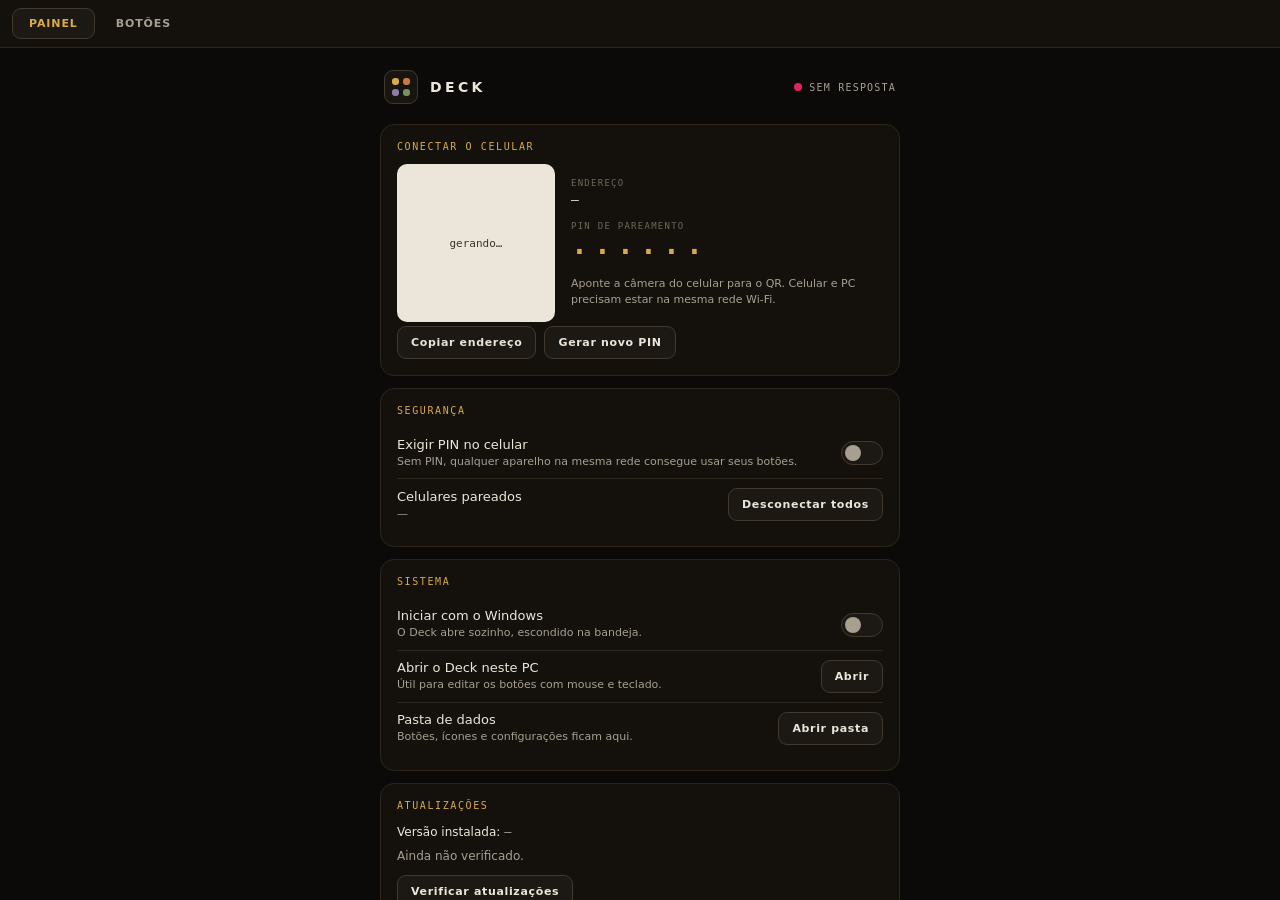
==== static/panel.html @ 190d648a "feat: adiciona servidor, bandeja e interface web com painel do PC" ====
<!DOCTYPE html>
<html lang="pt-BR">
<head>
<meta charset="UTF-8">
<meta name="viewport" content="width=device-width, initial-scale=1">
<meta name="theme-color" content="#0b0a09">
<title>Deck — painel</title>
<style>
  :root {
    --bg: #0b0a09; --panel: #14110d; --panel-2: #1c1813; --border: #2b251d; --border-2: #42382d;
    --text: #ece6da; --muted: #a79f90; --dim: #6f6858;
    --gold: #d9a94a; --wine: #3a1518; --rose: #e0245e; --ok: #7c8f5e;
    --mono: ui-monospace, "IBM Plex Mono", Consolas, monospace;
    --sans: "Space Grotesk", system-ui, -apple-system, "Segoe UI", sans-serif;
  }
  * { box-sizing: border-box; }
  html, body { margin: 0; background: var(--bg); color: var(--text); font-family: var(--sans); }
  body { height: 100vh; margin: 0; display: flex; flex-direction: column; overflow: hidden; }
  .tabs { display: flex; align-items: center; gap: 4px; padding: 8px 12px; background: var(--panel); border-bottom: 1px solid var(--border); flex-shrink: 0; }
  .tab { font: 600 11px var(--sans); letter-spacing: .08em; text-transform: uppercase; padding: 8px 16px; border-radius: 9px;
         border: 1px solid transparent; background: transparent; color: var(--muted); cursor: pointer; }
  .tab:hover { color: var(--text); }
  .tab.active { background: var(--panel-2); border-color: var(--border-2); color: var(--gold); }
  .tabs .spacer { flex: 1; }
  .tabs .tver { font: 10px var(--mono); color: var(--dim); letter-spacing: .08em; }
  .view { flex: 1; min-height: 0; }
  #viewPanel { overflow-y: auto; padding: 18px; display: flex; justify-content: center; }
  #viewDeck { display: none; }
  #viewDeck iframe { width: 100%; height: 100%; border: 0; display: block; background: var(--bg); }
  .wrap { width: 100%; max-width: 520px; display: flex; flex-direction: column; gap: 12px; }

  header { display: flex; align-items: center; gap: 12px; padding: 4px 4px 8px; }
  .mark { width: 34px; height: 34px; border-radius: 9px; background: #18140f; border: 1px solid var(--border-2);
          display: grid; grid-template-columns: 1fr 1fr; gap: 4px; padding: 7px; flex-shrink: 0; }
  .mark i { border-radius: 3px; }
  .mark i:nth-child(1) { background: #d9a94a; } .mark i:nth-child(2) { background: #c97b3f; }
  .mark i:nth-child(3) { background: #8d7fa3; } .mark i:nth-child(4) { background: #7c8f5e; }
  h1 { font-size: 14px; letter-spacing: .24em; margin: 0; }
  .status { margin-left: auto; display: flex; align-items: center; gap: 7px; font: 500 10px var(--mono);
            letter-spacing: .12em; color: var(--muted); text-transform: uppercase; }
  .dot { width: 8px; height: 8px; border-radius: 50%; background: var(--dim); }
  .dot.on { background: var(--ok); box-shadow: 0 0 8px #7c8f5e88; }
  .dot.off { background: var(--rose); }

  .card { background: var(--panel); border: 1px solid var(--border); border-radius: 14px; padding: 16px; }
  .card h2 { margin: 0 0 12px; font: 500 10px var(--mono); letter-spacing: .16em; text-transform: uppercase; color: var(--gold); }
  .row { display: flex; align-items: center; justify-content: space-between; gap: 12px; padding: 9px 0; }
  .row + .row { border-top: 1px solid var(--border); }
  .row .label { font-size: 13px; } .row .hint { font-size: 11px; color: var(--muted); margin-top: 2px; line-height: 1.4; }

  .connect { display: flex; gap: 16px; align-items: center; }
  .qr { width: 158px; height: 158px; flex-shrink: 0; background: var(--text); border-radius: 10px; padding: 9px; display: grid; place-items: center; }
  .qr img { width: 100%; height: 100%; display: block; }
  .qr .fallback { color: #3a3226; font: 11px var(--mono); text-align: center; }
  .info { min-width: 0; flex: 1; }
  .info small { display: block; font: 500 9px var(--mono); letter-spacing: .14em; text-transform: uppercase; color: var(--dim); margin-bottom: 4px; }
  .url { font: 500 13px var(--mono); color: var(--text); word-break: break-all; margin-bottom: 14px; }
  .pin { font: 600 28px var(--mono); letter-spacing: .22em; color: var(--gold); margin-bottom: 8px; }
  .muted { color: var(--muted); font-size: 11px; line-height: 1.45; }

  button.btn { font: 600 11px var(--sans); letter-spacing: .06em; padding: 9px 13px; border-radius: 9px; border: 1px solid var(--border-2);
               background: var(--panel-2); color: var(--text); cursor: pointer; }
  button.btn:hover { border-color: var(--gold); }
  button.btn:active { transform: translateY(1px); }
  button.btn:disabled { opacity: .45; cursor: default; border-color: var(--border-2); transform: none; }
  button.btn.primary { background: var(--gold); border-color: transparent; color: #2a1f08; }
  button.btn.danger:hover { border-color: var(--rose); color: var(--rose); }
  .btns { display: flex; gap: 8px; flex-wrap: wrap; margin-top: 4px; }

  .switch { position: relative; width: 42px; height: 24px; flex-shrink: 0; }
  .switch input { opacity: 0; width: 100%; height: 100%; margin: 0; position: absolute; cursor: pointer; z-index: 1; }
  .switch span { position: absolute; inset: 0; background: var(--panel-2); border: 1px solid var(--border-2); border-radius: 999px; transition: .15s; }
  .switch span::after { content: ""; position: absolute; width: 16px; height: 16px; top: 3px; left: 3px; border-radius: 50%; background: var(--muted); transition: .15s; }
  .switch input:checked + span { background: var(--wine); border-color: var(--gold); }
  .switch input:checked + span::after { transform: translateX(18px); background: var(--gold); }

  .upd { font-size: 12px; line-height: 1.5; }
  .upd .ver { font-family: var(--mono); color: var(--muted); }
  .upd .msg { margin: 6px 0 10px; color: var(--muted); }
  .upd .msg.good { color: var(--ok); } .upd .msg.bad { color: var(--rose); }
  a { color: var(--gold); }
  footer { text-align: center; font: 10px var(--mono); color: var(--dim); padding: 6px 0 2px; letter-spacing: .08em; }
  .toast { position: fixed; left: 50%; bottom: 18px; transform: translateX(-50%) translateY(20px); opacity: 0; transition: .2s;
           background: var(--panel-2); border: 1px solid var(--border-2); padding: 9px 14px; border-radius: 10px; font-size: 12px; pointer-events: none; }
  .toast.show { opacity: 1; transform: translateX(-50%); }
  @media (max-width: 440px) { .connect { flex-direction: column; align-items: stretch; } .qr { margin: 0 auto; } }
</style>
</head>
<body>
<nav class="tabs">
  <button class="tab active" id="tabPanel">Painel</button>
  <button class="tab" id="tabDeck">Botões</button>
  <span class="spacer"></span>
  <span class="tver" id="tabVer"></span>
</nav>
<div class="view" id="viewPanel">
<div class="wrap">
  <header>
    <div class="mark"><i></i><i></i><i></i><i></i></div>
    <h1>DECK</h1>
    <div class="status"><span class="dot" id="dot"></span><span id="statusText">conectando</span></div>
  </header>

  <section class="card">
    <h2>Conectar o celular</h2>
    <div class="connect">
      <div class="qr" id="qrBox"><div class="fallback">gerando…</div></div>
      <div class="info">
        <small>Endereço</small>
        <div class="url" id="url">—</div>
        <div id="pinBlock">
          <small>PIN de pareamento</small>
          <div class="pin" id="pin">······</div>
        </div>
        <div class="muted" id="connectHint">Aponte a câmera do celular para o QR. Celular e PC precisam estar na mesma rede Wi-Fi.</div>
      </div>
    </div>
    <div class="btns">
      <button class="btn" id="copyUrl">Copiar endereço</button>
      <button class="btn" id="newPin">Gerar novo PIN</button>
    </div>
  </section>

  <section class="card">
    <h2>Segurança</h2>
    <div class="row">
      <div><div class="label">Exigir PIN no celular</div>
      <div class="hint">Sem PIN, qualquer aparelho na mesma rede consegue usar seus botões.</div></div>
      <label class="switch"><input type="checkbox" id="pinRequired"><span></span></label>
    </div>
    <div class="row">
      <div><div class="label">Celulares pareados</div>
      <div class="hint" id="devicesHint">—</div></div>
      <button class="btn danger" id="revoke">Desconectar todos</button>
    </div>
  </section>

  <section class="card">
    <h2>Sistema</h2>
    <div class="row">
      <div><div class="label">Iniciar com o Windows</div>
      <div class="hint">O Deck abre sozinho, escondido na bandeja.</div></div>
      <label class="switch"><input type="checkbox" id="autostart"><span></span></label>
    </div>
    <div class="row">
      <div><div class="label">Abrir o Deck neste PC</div>
      <div class="hint">Útil para editar os botões com mouse e teclado.</div></div>
      <button class="btn" id="openDeck">Abrir</button>
    </div>
    <div class="row">
      <div><div class="label">Pasta de dados</div>
      <div class="hint">Botões, ícones e configurações ficam aqui.</div></div>
      <button class="btn" id="openData">Abrir pasta</button>
    </div>
  </section>

  <section class="card">
    <h2>Atualizações</h2>
    <div class="upd">
      <div>Versão instalada: <span class="ver" id="ver">—</span></div>
      <div class="msg" id="updMsg">Ainda não verificado.</div>
      <div class="btns">
        <button class="btn" id="check">Verificar atualizações</button>
        <button class="btn primary" id="apply" style="display:none">Atualizar agora</button>
      </div>
    </div>
  </section>

  <footer id="foot">DECK</footer>
</div>
</div>
<div class="view" id="viewDeck"></div>
<div class="toast" id="toast"></div>

<script>
const $ = (id) => document.getElementById(id);
let info = null, lastQrKey = "", busy = false;

function toast(msg) {
  const t = $("toast"); t.textContent = msg; t.classList.add("show");
  clearTimeout(toast._t); toast._t = setTimeout(() => t.classList.remove("show"), 2200);
}

async function api(path, body) {
  const opt = body === undefined ? {} : { method: "POST", headers: { "Content-Type": "application/json" }, body: JSON.stringify(body) };
  const res = await fetch(path, opt);
  let data = {}; try { data = await res.json(); } catch (e) {}
  if (!res.ok) throw Object.assign(new Error(data.error || data.detail || ("Erro " + res.status)), { data });
  return data;
}
const post = (path, body) => api(path, body === undefined ? {} : body);

function renderUpdate(u) {
  const msg = $("updMsg"), apply = $("apply");
  msg.className = "msg"; apply.style.display = "none";
  const link = u.release_url ? ` <a href="${u.release_url}" target="_blank" rel="noopener">Abrir página da versão</a>` : "";
  if (u.status === "checking") msg.textContent = "Verificando…";
  else if (u.status === "available") {
    if (u.asset_url && info.frozen) {
      msg.innerHTML = `Nova versão disponível: <b>${u.latest}</b>.`; msg.classList.add("good"); apply.style.display = "";
    } else {
      msg.innerHTML = `Nova versão <b>${u.latest}</b> disponível — baixe o instalador na página de Releases.${link}`;
    }
  } else if (u.status === "uptodate") { msg.textContent = "Você está na versão mais recente."; msg.classList.add("good"); }
  else if (u.status === "applying") msg.textContent = "Baixando e instalando…";
  else if (u.status === "applied") { msg.textContent = "Atualização instalada. Reiniciando o Deck…"; msg.classList.add("good"); }
  else if (u.status === "error") {
    msg.classList.add("bad");
    msg.innerHTML = (u.error || "Não foi possível verificar.") + (u.needs_reinstall ? link : "");
  }
}

function render(i) {
  info = i;
  $("dot").className = "dot on"; $("statusText").textContent = "no ar";
  $("url").textContent = i.url;
  $("pin").textContent = i.pin;
  $("pinBlock").style.display = i.pin_required ? "" : "none";
  $("connectHint").textContent = i.pin_required
    ? "Aponte a câmera do celular para o QR. Celular e PC precisam estar na mesma rede Wi-Fi."
    : "PIN desligado: o QR abre direto. Celular e PC precisam estar na mesma rede Wi-Fi.";
  $("pinRequired").checked = i.pin_required;
  $("devicesHint").textContent = i.devices === 0 ? "Nenhum celular pareado ainda."
    : i.devices === 1 ? "1 celular pareado." : `${i.devices} celulares pareados.`;
  $("revoke").disabled = i.devices === 0;
  $("autostart").checked = i.autostart;
  $("ver").textContent = i.version + (i.version !== i.bundled_version ? ` (base ${i.bundled_version})` : "");
  $("foot").textContent = `DECK ${i.version} · ${i.data_dir}`;
  $("tabVer").textContent = `v${i.version}`;
  renderUpdate(i.update);
  const key = `${i.url}|${i.pin}|${i.pin_required}`;
  if (key !== lastQrKey) {
    lastQrKey = key;
    const img = new Image();
    img.alt = "QR code para conectar o celular";
    img.onload = () => { $("qrBox").replaceChildren(img); };
    img.onerror = () => { $("qrBox").innerHTML = '<div class="fallback">QR indisponível.<br>Digite o endereço no celular.</div>'; };
    img.src = "/api/panel/qr.svg?k=" + encodeURIComponent(key);
  }
}

async function refresh() {
  if (busy) return;
  try { render(await api("/api/panel/info")); }
  catch (e) { $("dot").className = "dot off"; $("statusText").textContent = "sem resposta"; }
}

$("copyUrl").onclick = async () => {
  try { await navigator.clipboard.writeText(info.url); toast("Endereço copiado"); } catch (e) { toast(info.url); }
};
$("newPin").onclick = async () => { await post("/api/panel/pin/new"); await refresh(); toast("Novo PIN gerado"); };
$("pinRequired").onchange = async (e) => {
  if (!e.target.checked && !confirm("Sem PIN, qualquer aparelho na sua rede poderá usar os botões do Deck (atalhos, apps e scripts). Desligar mesmo assim?")) {
    e.target.checked = true; return;
  }
  await post("/api/panel/pin/required", { required: e.target.checked }); await refresh();
};
$("revoke").onclick = async () => {
  if (!confirm("Desconectar todos os celulares? Eles vão precisar do PIN novo para voltar.")) return;
  await post("/api/panel/devices/revoke"); await refresh(); toast("Celulares desconectados");
};
$("autostart").onchange = async (e) => {
  try { await post("/api/panel/autostart", { enabled: e.target.checked }); toast(e.target.checked ? "Vai iniciar com o Windows" : "Removido da inicialização"); }
  catch (err) { e.target.checked = !e.target.checked; toast(err.message); }
};
$("openDeck").onclick = () => post("/api/panel/open-deck");
$("openData").onclick = () => post("/api/panel/open-data").catch((e) => toast(e.message));

$("check").onclick = async () => {
  $("check").disabled = true; $("updMsg").className = "msg"; $("updMsg").textContent = "Verificando…";
  try { const u = await post("/api/panel/update/check"); info.update = u; renderUpdate(u); }
  catch (e) { $("updMsg").className = "msg bad"; $("updMsg").textContent = e.message; }
  $("check").disabled = false;
};
$("apply").onclick = async () => {
  busy = true; $("apply").disabled = true; $("check").disabled = true;
  $("updMsg").className = "msg"; $("updMsg").textContent = "Baixando e instalando…";
  try {
    await post("/api/panel/update/apply");
    $("updMsg").className = "msg good"; $("updMsg").textContent = "Atualização instalada. Reiniciando o Deck…";
    await post("/api/panel/restart");
    setTimeout(() => location.reload(), 9000);
  } catch (e) {
    busy = false; $("apply").disabled = false; $("check").disabled = false;
    $("updMsg").className = "msg bad"; $("updMsg").textContent = e.message;
  }
};

/* ---------- abas: Painel | Botões (editor do Deck, só nesta janela) ---------- */
function showTab(name) {
  const deck = name === "deck";
  $("tabPanel").classList.toggle("active", !deck);
  $("tabDeck").classList.toggle("active", deck);
  $("viewPanel").style.display = deck ? "none" : "flex";
  $("viewDeck").style.display = deck ? "block" : "none";
  if (deck && !$("viewDeck").firstChild) {
    const f = document.createElement("iframe");
    f.title = "Deck — botões"; f.src = "/?editor=1";
    $("viewDeck").appendChild(f);
  }
}
$("tabPanel").onclick = () => showTab("panel");
$("tabDeck").onclick = () => showTab("deck");

refresh();
setInterval(refresh, 5000);
</script>
</body>
</html>
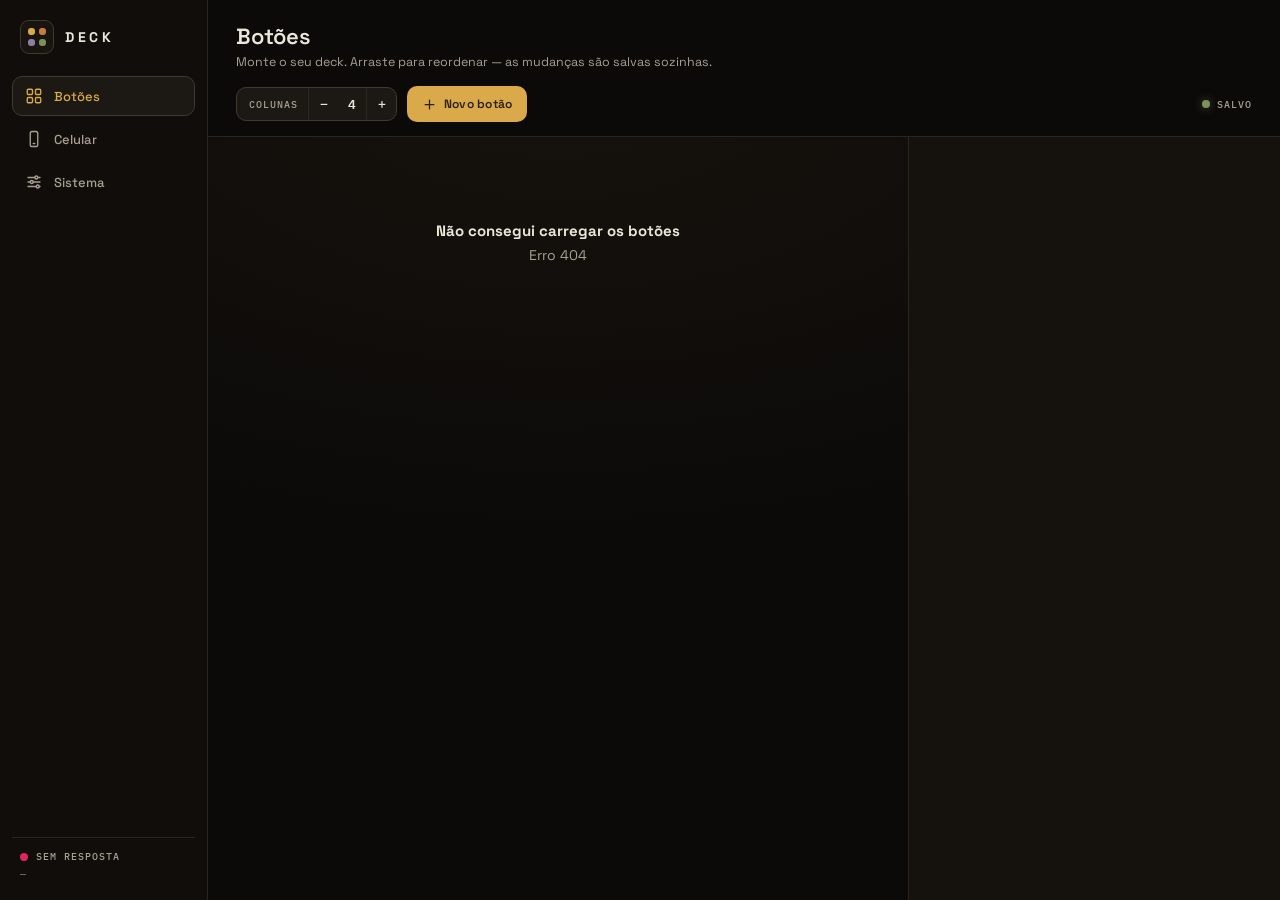
==== commit 1a5a646d: "imple[3~[estruturação do frontend" ====
--- a/static/panel.html
+++ b/static/panel.html
@@ -4,306 +4,160 @@
 <meta charset="UTF-8">
 <meta name="viewport" content="width=device-width, initial-scale=1">
 <meta name="theme-color" content="#0b0a09">
-<title>Deck — painel</title>
-<style>
-  :root {
-    --bg: #0b0a09; --panel: #14110d; --panel-2: #1c1813; --border: #2b251d; --border-2: #42382d;
-    --text: #ece6da; --muted: #a79f90; --dim: #6f6858;
-    --gold: #d9a94a; --wine: #3a1518; --rose: #e0245e; --ok: #7c8f5e;
-    --mono: ui-monospace, "IBM Plex Mono", Consolas, monospace;
-    --sans: "Space Grotesk", system-ui, -apple-system, "Segoe UI", sans-serif;
-  }
-  * { box-sizing: border-box; }
-  html, body { margin: 0; background: var(--bg); color: var(--text); font-family: var(--sans); }
-  body { height: 100vh; margin: 0; display: flex; flex-direction: column; overflow: hidden; }
-  .tabs { display: flex; align-items: center; gap: 4px; padding: 8px 12px; background: var(--panel); border-bottom: 1px solid var(--border); flex-shrink: 0; }
-  .tab { font: 600 11px var(--sans); letter-spacing: .08em; text-transform: uppercase; padding: 8px 16px; border-radius: 9px;
-         border: 1px solid transparent; background: transparent; color: var(--muted); cursor: pointer; }
-  .tab:hover { color: var(--text); }
-  .tab.active { background: var(--panel-2); border-color: var(--border-2); color: var(--gold); }
-  .tabs .spacer { flex: 1; }
-  .tabs .tver { font: 10px var(--mono); color: var(--dim); letter-spacing: .08em; }
-  .view { flex: 1; min-height: 0; }
-  #viewPanel { overflow-y: auto; padding: 18px; display: flex; justify-content: center; }
-  #viewDeck { display: none; }
-  #viewDeck iframe { width: 100%; height: 100%; border: 0; display: block; background: var(--bg); }
-  .wrap { width: 100%; max-width: 520px; display: flex; flex-direction: column; gap: 12px; }
-
-  header { display: flex; align-items: center; gap: 12px; padding: 4px 4px 8px; }
-  .mark { width: 34px; height: 34px; border-radius: 9px; background: #18140f; border: 1px solid var(--border-2);
-          display: grid; grid-template-columns: 1fr 1fr; gap: 4px; padding: 7px; flex-shrink: 0; }
-  .mark i { border-radius: 3px; }
-  .mark i:nth-child(1) { background: #d9a94a; } .mark i:nth-child(2) { background: #c97b3f; }
-  .mark i:nth-child(3) { background: #8d7fa3; } .mark i:nth-child(4) { background: #7c8f5e; }
-  h1 { font-size: 14px; letter-spacing: .24em; margin: 0; }
-  .status { margin-left: auto; display: flex; align-items: center; gap: 7px; font: 500 10px var(--mono);
-            letter-spacing: .12em; color: var(--muted); text-transform: uppercase; }
-  .dot { width: 8px; height: 8px; border-radius: 50%; background: var(--dim); }
-  .dot.on { background: var(--ok); box-shadow: 0 0 8px #7c8f5e88; }
-  .dot.off { background: var(--rose); }
-
-  .card { background: var(--panel); border: 1px solid var(--border); border-radius: 14px; padding: 16px; }
-  .card h2 { margin: 0 0 12px; font: 500 10px var(--mono); letter-spacing: .16em; text-transform: uppercase; color: var(--gold); }
-  .row { display: flex; align-items: center; justify-content: space-between; gap: 12px; padding: 9px 0; }
-  .row + .row { border-top: 1px solid var(--border); }
-  .row .label { font-size: 13px; } .row .hint { font-size: 11px; color: var(--muted); margin-top: 2px; line-height: 1.4; }
-
-  .connect { display: flex; gap: 16px; align-items: center; }
-  .qr { width: 158px; height: 158px; flex-shrink: 0; background: var(--text); border-radius: 10px; padding: 9px; display: grid; place-items: center; }
-  .qr img { width: 100%; height: 100%; display: block; }
-  .qr .fallback { color: #3a3226; font: 11px var(--mono); text-align: center; }
-  .info { min-width: 0; flex: 1; }
-  .info small { display: block; font: 500 9px var(--mono); letter-spacing: .14em; text-transform: uppercase; color: var(--dim); margin-bottom: 4px; }
-  .url { font: 500 13px var(--mono); color: var(--text); word-break: break-all; margin-bottom: 14px; }
-  .pin { font: 600 28px var(--mono); letter-spacing: .22em; color: var(--gold); margin-bottom: 8px; }
-  .muted { color: var(--muted); font-size: 11px; line-height: 1.45; }
-
-  button.btn { font: 600 11px var(--sans); letter-spacing: .06em; padding: 9px 13px; border-radius: 9px; border: 1px solid var(--border-2);
-               background: var(--panel-2); color: var(--text); cursor: pointer; }
-  button.btn:hover { border-color: var(--gold); }
-  button.btn:active { transform: translateY(1px); }
-  button.btn:disabled { opacity: .45; cursor: default; border-color: var(--border-2); transform: none; }
-  button.btn.primary { background: var(--gold); border-color: transparent; color: #2a1f08; }
-  button.btn.danger:hover { border-color: var(--rose); color: var(--rose); }
-  .btns { display: flex; gap: 8px; flex-wrap: wrap; margin-top: 4px; }
-
-  .switch { position: relative; width: 42px; height: 24px; flex-shrink: 0; }
-  .switch input { opacity: 0; width: 100%; height: 100%; margin: 0; position: absolute; cursor: pointer; z-index: 1; }
-  .switch span { position: absolute; inset: 0; background: var(--panel-2); border: 1px solid var(--border-2); border-radius: 999px; transition: .15s; }
-  .switch span::after { content: ""; position: absolute; width: 16px; height: 16px; top: 3px; left: 3px; border-radius: 50%; background: var(--muted); transition: .15s; }
-  .switch input:checked + span { background: var(--wine); border-color: var(--gold); }
-  .switch input:checked + span::after { transform: translateX(18px); background: var(--gold); }
-
-  .upd { font-size: 12px; line-height: 1.5; }
-  .upd .ver { font-family: var(--mono); color: var(--muted); }
-  .upd .msg { margin: 6px 0 10px; color: var(--muted); }
-  .upd .msg.good { color: var(--ok); } .upd .msg.bad { color: var(--rose); }
-  a { color: var(--gold); }
-  footer { text-align: center; font: 10px var(--mono); color: var(--dim); padding: 6px 0 2px; letter-spacing: .08em; }
-  .toast { position: fixed; left: 50%; bottom: 18px; transform: translateX(-50%) translateY(20px); opacity: 0; transition: .2s;
-           background: var(--panel-2); border: 1px solid var(--border-2); padding: 9px 14px; border-radius: 10px; font-size: 12px; pointer-events: none; }
-  .toast.show { opacity: 1; transform: translateX(-50%); }
-  @media (max-width: 440px) { .connect { flex-direction: column; align-items: stretch; } .qr { margin: 0 auto; } }
-</style>
+<title>Deck</title>
+<link rel="preconnect" href="https://fonts.googleapis.com">
+<link rel="preconnect" href="https://fonts.gstatic.com" crossorigin>
+<link href="https://fonts.googleapis.com/css2?family=Space+Grotesk:wght@400;500;600;700&family=IBM+Plex+Mono:wght@400;500;600&display=swap" rel="stylesheet">
+<link rel="stylesheet" href="/static/panel.css">
 </head>
 <body>
-<nav class="tabs">
-  <button class="tab active" id="tabPanel">Painel</button>
-  <button class="tab" id="tabDeck">Botões</button>
-  <span class="spacer"></span>
-  <span class="tver" id="tabVer"></span>
-</nav>
-<div class="view" id="viewPanel">
-<div class="wrap">
-  <header>
-    <div class="mark"><i></i><i></i><i></i><i></i></div>
-    <h1>DECK</h1>
-    <div class="status"><span class="dot" id="dot"></span><span id="statusText">conectando</span></div>
-  </header>
+<div class="app">
 
-  <section class="card">
-    <h2>Conectar o celular</h2>
-    <div class="connect">
-      <div class="qr" id="qrBox"><div class="fallback">gerando…</div></div>
-      <div class="info">
-        <small>Endereço</small>
-        <div class="url" id="url">—</div>
-        <div id="pinBlock">
-          <small>PIN de pareamento</small>
-          <div class="pin" id="pin">······</div>
+  <aside class="sidebar">
+    <div class="brand"><div class="mark"><i></i><i></i><i></i><i></i></div><b>DECK</b></div>
+    <nav class="nav" id="nav">
+      <button data-page="buttons" class="active">
+        <svg viewBox="0 0 24 24"><rect x="3" y="3" width="7" height="7" rx="1.5"/><rect x="14" y="3" width="7" height="7" rx="1.5"/><rect x="3" y="14" width="7" height="7" rx="1.5"/><rect x="14" y="14" width="7" height="7" rx="1.5"/></svg>
+        <span class="t">Botões</span>
+      </button>
+      <button data-page="phone">
+        <svg viewBox="0 0 24 24"><rect x="7" y="2" width="10" height="20" rx="2.5"/><path d="M11 18h2"/></svg>
+        <span class="t">Celular</span>
+      </button>
+      <button data-page="system">
+        <svg viewBox="0 0 24 24"><path d="M4 6h9"/><path d="M17 6h3"/><circle cx="15" cy="6" r="2"/><path d="M4 12h3"/><path d="M11 12h9"/><circle cx="9" cy="12" r="2"/><path d="M4 18h11"/><path d="M19 18h1"/><circle cx="17" cy="18" r="2"/></svg>
+        <span class="t">Sistema</span><span class="badge" id="updBadge" hidden>NOVO</span>
+      </button>
+    </nav>
+    <div class="side-foot">
+      <div class="live"><span class="dot" id="dot"></span><span class="txt" id="liveText">conectando</span></div>
+      <small id="sideAddr">—</small>
+      <small id="sideVer"></small>
+    </div>
+  </aside>
+
+  <main class="main">
+
+    <!-- ===== Botões ===== -->
+    <section class="page active" id="page-buttons">
+      <header class="page-head">
+        <div>
+          <h1>Botões</h1>
+          <p>Monte o seu deck. Arraste para reordenar — as mudanças são salvas sozinhas.</p>
         </div>
-        <div class="muted" id="connectHint">Aponte a câmera do celular para o QR. Celular e PC precisam estar na mesma rede Wi-Fi.</div>
+      </header>
+      <div class="toolbar">
+        <div class="stepper" title="Colunas no celular">
+          <span class="lbl">Colunas</span>
+          <button id="colsDown" aria-label="Menos colunas">−</button>
+          <output id="colsOut">4</output>
+          <button id="colsUp" aria-label="Mais colunas">+</button>
+        </div>
+        <button class="btn primary" id="addBtn"><svg viewBox="0 0 24 24"><path d="M12 5v14M5 12h14"/></svg>Novo botão</button>
+        <span class="spacer"></span>
+        <span class="savestate" id="saveState"><span class="dot on"></span><span id="saveText">Salvo</span></span>
       </div>
-    </div>
-    <div class="btns">
-      <button class="btn" id="copyUrl">Copiar endereço</button>
-      <button class="btn" id="newPin">Gerar novo PIN</button>
-    </div>
-  </section>
+      <div class="editor">
+        <div class="canvas" id="canvas"></div>
+        <aside class="inspector" id="inspector"></aside>
+      </div>
+    </section>
 
-  <section class="card">
-    <h2>Segurança</h2>
-    <div class="row">
-      <div><div class="label">Exigir PIN no celular</div>
-      <div class="hint">Sem PIN, qualquer aparelho na mesma rede consegue usar seus botões.</div></div>
-      <label class="switch"><input type="checkbox" id="pinRequired"><span></span></label>
-    </div>
-    <div class="row">
-      <div><div class="label">Celulares pareados</div>
-      <div class="hint" id="devicesHint">—</div></div>
-      <button class="btn danger" id="revoke">Desconectar todos</button>
-    </div>
-  </section>
+    <!-- ===== Celular ===== -->
+    <section class="page" id="page-phone">
+      <header class="page-head">
+        <div><h1>Celular</h1><p>Conecte o celular e controle quem pode usar o seu deck.</p></div>
+      </header>
+      <div class="scroll">
+        <div class="cards">
+          <div class="card">
+            <h2>Conectar</h2>
+            <div class="connect">
+              <div class="qr" id="qrBox"><div class="fallback">gerando…</div></div>
+              <div class="info">
+                <small>Endereço</small>
+                <div class="url" id="url">—</div>
+                <div id="pinBlock">
+                  <small>PIN de pareamento</small>
+                  <div class="pin" id="pin">······</div>
+                </div>
+                <div class="btns" style="margin-top:14px">
+                  <button class="btn" id="copyUrl">Copiar endereço</button>
+                  <button class="btn" id="newPin">Gerar novo PIN</button>
+                </div>
+              </div>
+            </div>
+          </div>
+          <div class="cards two">
+            <div class="card">
+              <h2>Como conectar</h2>
+              <ol class="steps-list">
+                <li>Deixe o celular na <b>mesma rede Wi-Fi</b> do PC.</li>
+                <li>Aponte a câmera para o QR code e abra o link.</li>
+                <li>No navegador do celular, escolha <b>Adicionar à tela inicial</b> para usar como app em tela cheia.</li>
+              </ol>
+              <div class="notice">Se o Windows perguntar sobre o Firewall, permita o Deck em <b>redes privadas</b>.</div>
+            </div>
+            <div class="card">
+              <h2>Segurança</h2>
+              <div class="setting">
+                <div><div class="l">Exigir PIN no celular</div><div class="d">Sem PIN, qualquer aparelho na mesma rede consegue usar seus botões.</div></div>
+                <label class="switch"><input type="checkbox" id="pinRequired"><span></span></label>
+              </div>
+              <div class="setting">
+                <div><div class="l">Celulares pareados</div><div class="d" id="devicesHint">—</div></div>
+                <button class="btn danger sm" id="revoke">Desconectar todos</button>
+              </div>
+            </div>
+          </div>
+        </div>
+      </div>
+    </section>
 
-  <section class="card">
-    <h2>Sistema</h2>
-    <div class="row">
-      <div><div class="label">Iniciar com o Windows</div>
-      <div class="hint">O Deck abre sozinho, escondido na bandeja.</div></div>
-      <label class="switch"><input type="checkbox" id="autostart"><span></span></label>
-    </div>
-    <div class="row">
-      <div><div class="label">Abrir o Deck neste PC</div>
-      <div class="hint">Útil para editar os botões com mouse e teclado.</div></div>
-      <button class="btn" id="openDeck">Abrir</button>
-    </div>
-    <div class="row">
-      <div><div class="label">Pasta de dados</div>
-      <div class="hint">Botões, ícones e configurações ficam aqui.</div></div>
-      <button class="btn" id="openData">Abrir pasta</button>
-    </div>
-  </section>
+    <!-- ===== Sistema ===== -->
+    <section class="page" id="page-system">
+      <header class="page-head">
+        <div><h1>Sistema</h1><p>Inicialização, atualizações e arquivos do Deck.</p></div>
+      </header>
+      <div class="scroll">
+        <div class="cards">
+          <div class="card">
+            <h2>Geral</h2>
+            <div class="setting">
+              <div><div class="l">Iniciar com o Windows</div><div class="d">O Deck abre sozinho, escondido na bandeja do sistema.</div></div>
+              <label class="switch"><input type="checkbox" id="autostart"><span></span></label>
+            </div>
+            <div class="setting">
+              <div><div class="l">Ver como no celular</div><div class="d">Abre o deck no navegador deste PC, igual ao que aparece no celular.</div></div>
+              <button class="btn sm" id="openDeck">Abrir</button>
+            </div>
+            <div class="setting">
+              <div><div class="l">Pasta de dados</div><div class="d" id="dataDir">—</div></div>
+              <button class="btn sm" id="openData">Abrir pasta</button>
+            </div>
+          </div>
+          <div class="card">
+            <h2>Atualizações</h2>
+            <div class="upd">
+              <div>Versão instalada: <span class="ver" id="ver">—</span></div>
+              <div class="msg" id="updMsg">Ainda não verificado.</div>
+              <div class="btns">
+                <button class="btn" id="check">Verificar atualizações</button>
+                <button class="btn primary" id="apply" hidden>Atualizar agora</button>
+              </div>
+            </div>
+          </div>
+        </div>
+      </div>
+    </section>
 
-  <section class="card">
-    <h2>Atualizações</h2>
-    <div class="upd">
-      <div>Versão instalada: <span class="ver" id="ver">—</span></div>
-      <div class="msg" id="updMsg">Ainda não verificado.</div>
-      <div class="btns">
-        <button class="btn" id="check">Verificar atualizações</button>
-        <button class="btn primary" id="apply" style="display:none">Atualizar agora</button>
-      </div>
-    </div>
-  </section>
+  </main>
+</div>
 
-  <footer id="foot">DECK</footer>
-</div>
-</div>
-<div class="view" id="viewDeck"></div>
-<div class="toast" id="toast"></div>
+<div id="modalRoot"></div>
+<div class="toast" id="toast"><span id="toastText"></span><button id="toastAct" hidden></button></div>
 
-<script>
-const $ = (id) => document.getElementById(id);
-let info = null, lastQrKey = "", busy = false;
-
-function toast(msg) {
-  const t = $("toast"); t.textContent = msg; t.classList.add("show");
-  clearTimeout(toast._t); toast._t = setTimeout(() => t.classList.remove("show"), 2200);
-}
-
-async function api(path, body) {
-  const opt = body === undefined ? {} : { method: "POST", headers: { "Content-Type": "application/json" }, body: JSON.stringify(body) };
-  const res = await fetch(path, opt);
-  let data = {}; try { data = await res.json(); } catch (e) {}
-  if (!res.ok) throw Object.assign(new Error(data.error || data.detail || ("Erro " + res.status)), { data });
-  return data;
-}
-const post = (path, body) => api(path, body === undefined ? {} : body);
-
-function renderUpdate(u) {
-  const msg = $("updMsg"), apply = $("apply");
-  msg.className = "msg"; apply.style.display = "none";
-  const link = u.release_url ? ` <a href="${u.release_url}" target="_blank" rel="noopener">Abrir página da versão</a>` : "";
-  if (u.status === "checking") msg.textContent = "Verificando…";
-  else if (u.status === "available") {
-    if (u.asset_url && info.frozen) {
-      msg.innerHTML = `Nova versão disponível: <b>${u.latest}</b>.`; msg.classList.add("good"); apply.style.display = "";
-    } else {
-      msg.innerHTML = `Nova versão <b>${u.latest}</b> disponível — baixe o instalador na página de Releases.${link}`;
-    }
-  } else if (u.status === "uptodate") { msg.textContent = "Você está na versão mais recente."; msg.classList.add("good"); }
-  else if (u.status === "applying") msg.textContent = "Baixando e instalando…";
-  else if (u.status === "applied") { msg.textContent = "Atualização instalada. Reiniciando o Deck…"; msg.classList.add("good"); }
-  else if (u.status === "error") {
-    msg.classList.add("bad");
-    msg.innerHTML = (u.error || "Não foi possível verificar.") + (u.needs_reinstall ? link : "");
-  }
-}
-
-function render(i) {
-  info = i;
-  $("dot").className = "dot on"; $("statusText").textContent = "no ar";
-  $("url").textContent = i.url;
-  $("pin").textContent = i.pin;
-  $("pinBlock").style.display = i.pin_required ? "" : "none";
-  $("connectHint").textContent = i.pin_required
-    ? "Aponte a câmera do celular para o QR. Celular e PC precisam estar na mesma rede Wi-Fi."
-    : "PIN desligado: o QR abre direto. Celular e PC precisam estar na mesma rede Wi-Fi.";
-  $("pinRequired").checked = i.pin_required;
-  $("devicesHint").textContent = i.devices === 0 ? "Nenhum celular pareado ainda."
-    : i.devices === 1 ? "1 celular pareado." : `${i.devices} celulares pareados.`;
-  $("revoke").disabled = i.devices === 0;
-  $("autostart").checked = i.autostart;
-  $("ver").textContent = i.version + (i.version !== i.bundled_version ? ` (base ${i.bundled_version})` : "");
-  $("foot").textContent = `DECK ${i.version} · ${i.data_dir}`;
-  $("tabVer").textContent = `v${i.version}`;
-  renderUpdate(i.update);
-  const key = `${i.url}|${i.pin}|${i.pin_required}`;
-  if (key !== lastQrKey) {
-    lastQrKey = key;
-    const img = new Image();
-    img.alt = "QR code para conectar o celular";
-    img.onload = () => { $("qrBox").replaceChildren(img); };
-    img.onerror = () => { $("qrBox").innerHTML = '<div class="fallback">QR indisponível.<br>Digite o endereço no celular.</div>'; };
-    img.src = "/api/panel/qr.svg?k=" + encodeURIComponent(key);
-  }
-}
-
-async function refresh() {
-  if (busy) return;
-  try { render(await api("/api/panel/info")); }
-  catch (e) { $("dot").className = "dot off"; $("statusText").textContent = "sem resposta"; }
-}
-
-$("copyUrl").onclick = async () => {
-  try { await navigator.clipboard.writeText(info.url); toast("Endereço copiado"); } catch (e) { toast(info.url); }
-};
-$("newPin").onclick = async () => { await post("/api/panel/pin/new"); await refresh(); toast("Novo PIN gerado"); };
-$("pinRequired").onchange = async (e) => {
-  if (!e.target.checked && !confirm("Sem PIN, qualquer aparelho na sua rede poderá usar os botões do Deck (atalhos, apps e scripts). Desligar mesmo assim?")) {
-    e.target.checked = true; return;
-  }
-  await post("/api/panel/pin/required", { required: e.target.checked }); await refresh();
-};
-$("revoke").onclick = async () => {
-  if (!confirm("Desconectar todos os celulares? Eles vão precisar do PIN novo para voltar.")) return;
-  await post("/api/panel/devices/revoke"); await refresh(); toast("Celulares desconectados");
-};
-$("autostart").onchange = async (e) => {
-  try { await post("/api/panel/autostart", { enabled: e.target.checked }); toast(e.target.checked ? "Vai iniciar com o Windows" : "Removido da inicialização"); }
-  catch (err) { e.target.checked = !e.target.checked; toast(err.message); }
-};
-$("openDeck").onclick = () => post("/api/panel/open-deck");
-$("openData").onclick = () => post("/api/panel/open-data").catch((e) => toast(e.message));
-
-$("check").onclick = async () => {
-  $("check").disabled = true; $("updMsg").className = "msg"; $("updMsg").textContent = "Verificando…";
-  try { const u = await post("/api/panel/update/check"); info.update = u; renderUpdate(u); }
-  catch (e) { $("updMsg").className = "msg bad"; $("updMsg").textContent = e.message; }
-  $("check").disabled = false;
-};
-$("apply").onclick = async () => {
-  busy = true; $("apply").disabled = true; $("check").disabled = true;
-  $("updMsg").className = "msg"; $("updMsg").textContent = "Baixando e instalando…";
-  try {
-    await post("/api/panel/update/apply");
-    $("updMsg").className = "msg good"; $("updMsg").textContent = "Atualização instalada. Reiniciando o Deck…";
-    await post("/api/panel/restart");
-    setTimeout(() => location.reload(), 9000);
-  } catch (e) {
-    busy = false; $("apply").disabled = false; $("check").disabled = false;
-    $("updMsg").className = "msg bad"; $("updMsg").textContent = e.message;
-  }
-};
-
-/* ---------- abas: Painel | Botões (editor do Deck, só nesta janela) ---------- */
-function showTab(name) {
-  const deck = name === "deck";
-  $("tabPanel").classList.toggle("active", !deck);
-  $("tabDeck").classList.toggle("active", deck);
-  $("viewPanel").style.display = deck ? "none" : "flex";
-  $("viewDeck").style.display = deck ? "block" : "none";
-  if (deck && !$("viewDeck").firstChild) {
-    const f = document.createElement("iframe");
-    f.title = "Deck — botões"; f.src = "/?editor=1";
-    $("viewDeck").appendChild(f);
-  }
-}
-$("tabPanel").onclick = () => showTab("panel");
-$("tabDeck").onclick = () => showTab("deck");
-
-refresh();
-setInterval(refresh, 5000);
-</script>
+<script src="/static/icons.js"></script>
+<script src="/static/panel.js"></script>
 </body>
 </html>
--- a/static/panel.css
+++ b/static/panel.css
@@ -0,0 +1,272 @@
+/* Deck — app do PC. Mesma paleta quente (Braun) do celular, mas layout de aplicativo desktop. */
+
+:root {
+  --bg: #0b0a09;
+  --bg-2: #100d0a;
+  --panel: #15110d;
+  --panel-2: #1c1813;
+  --panel-3: #251f17;
+  --border: #2b251d;
+  --border-2: #42382d;
+  --text: #ece6da;
+  --muted: #a79f90;
+  --dim: #6f6858;
+  --gold: #d9a94a;
+  --gold-2: #ebc16c;
+  --wine: #3a1518;
+  --rose: #e0245e;
+  --ok: #7c8f5e;
+
+  --c-app: #d9a94a;
+  --c-media: #c97b3f;
+  --c-hotkey: #8d7fa3;
+  --c-obs: #e0245e;
+  --c-macro: #7c8f5e;
+
+  --sans: "Space Grotesk", system-ui, -apple-system, "Segoe UI", sans-serif;
+  --mono: "IBM Plex Mono", ui-monospace, "Cascadia Mono", Consolas, monospace;
+  color-scheme: dark;
+}
+
+* { box-sizing: border-box; }
+[hidden] { display: none !important; }
+html, body { height: 100%; margin: 0; background: var(--bg); color: var(--text); font-family: var(--sans); font-size: 14px; }
+button { font-family: inherit; color: inherit; }
+::selection { background: #d9a94a44; }
+
+/* barras de rolagem discretas */
+* { scrollbar-width: thin; scrollbar-color: var(--border-2) transparent; }
+::-webkit-scrollbar { width: 10px; height: 10px; }
+::-webkit-scrollbar-thumb { background: var(--border-2); border-radius: 10px; border: 2px solid transparent; background-clip: content-box; }
+::-webkit-scrollbar-thumb:hover { background: var(--dim); background-clip: content-box; border: 2px solid transparent; }
+
+.app { display: grid; grid-template-columns: 208px minmax(0, 1fr); height: 100vh; }
+
+/* ---------- barra lateral ---------- */
+
+.sidebar { background: var(--bg-2); border-right: 1px solid var(--border); display: flex; flex-direction: column; padding: 18px 12px 14px; min-height: 0; }
+.brand { display: flex; align-items: center; gap: 11px; padding: 2px 8px 22px; }
+.mark { width: 34px; height: 34px; border-radius: 9px; background: #18140f; border: 1px solid var(--border-2); display: grid; grid-template-columns: 1fr 1fr; gap: 4px; padding: 7px; flex-shrink: 0; }
+.mark i { border-radius: 3px; }
+.mark i:nth-child(1) { background: #d9a94a; } .mark i:nth-child(2) { background: #c97b3f; }
+.mark i:nth-child(3) { background: #8d7fa3; } .mark i:nth-child(4) { background: #7c8f5e; }
+.brand b { font-size: 14px; letter-spacing: .26em; font-weight: 700; }
+
+.nav { display: flex; flex-direction: column; gap: 3px; }
+.nav button { display: flex; align-items: center; gap: 11px; width: 100%; padding: 10px 12px; border: 1px solid transparent; border-radius: 10px; background: transparent; color: var(--muted); font-size: 13px; font-weight: 500; text-align: left; cursor: pointer; transition: background .12s, color .12s; }
+.nav button svg { width: 18px; height: 18px; flex-shrink: 0; stroke: currentColor; fill: none; stroke-width: 1.8; stroke-linecap: round; stroke-linejoin: round; }
+.nav button:hover { background: var(--panel); color: var(--text); }
+.nav button.active { background: var(--panel-2); border-color: var(--border-2); color: var(--gold); }
+.nav .badge { margin-left: auto; font: 500 9px var(--mono); letter-spacing: .08em; padding: 2px 6px; border-radius: 999px; background: var(--gold); color: #2a1f08; }
+
+.side-foot { margin-top: auto; padding: 12px 8px 0; border-top: 1px solid var(--border); display: flex; flex-direction: column; gap: 5px; }
+.live { display: flex; align-items: center; gap: 8px; font: 500 10px var(--mono); letter-spacing: .1em; text-transform: uppercase; color: var(--muted); }
+.dot { width: 8px; height: 8px; border-radius: 50%; background: var(--dim); flex-shrink: 0; }
+.dot.on { background: var(--ok); box-shadow: 0 0 8px #7c8f5e88; }
+.dot.off { background: var(--rose); }
+.side-foot small { font: 10px var(--mono); color: var(--dim); letter-spacing: .04em; word-break: break-all; }
+
+/* ---------- páginas ---------- */
+
+.main { display: flex; flex-direction: column; min-width: 0; min-height: 0; }
+.page { display: none; flex: 1; min-height: 0; flex-direction: column; }
+.page.active { display: flex; }
+.page-head { display: flex; align-items: flex-end; justify-content: space-between; gap: 16px; padding: 22px 28px 16px; flex-shrink: 0; }
+.page-head h1 { margin: 0; font-size: 22px; font-weight: 600; letter-spacing: -.01em; }
+.page-head p { margin: 4px 0 0; color: var(--muted); font-size: 12.5px; }
+.scroll { flex: 1; min-height: 0; overflow-y: auto; padding: 0 28px 28px; }
+
+/* ---------- botões genéricos ---------- */
+
+.btn { display: inline-flex; align-items: center; gap: 7px; font-weight: 600; font-size: 12px; letter-spacing: .02em; padding: 9px 14px; border-radius: 10px; border: 1px solid var(--border-2); background: var(--panel-2); cursor: pointer; transition: border-color .12s, background .12s, transform .05s; white-space: nowrap; }
+.btn svg { width: 15px; height: 15px; stroke: currentColor; fill: none; stroke-width: 2; stroke-linecap: round; stroke-linejoin: round; flex-shrink: 0; }
+.btn:hover { border-color: var(--gold); }
+.btn:active { transform: translateY(1px); }
+.btn:disabled { opacity: .4; cursor: default; border-color: var(--border-2); transform: none; }
+.btn.primary { background: var(--gold); border-color: transparent; color: #2a1f08; }
+.btn.primary:hover { background: var(--gold-2); }
+.btn.danger:hover { border-color: var(--rose); color: var(--rose); }
+.btn.ghost { background: transparent; }
+.btn.sm { padding: 6px 10px; font-size: 11px; border-radius: 8px; }
+.icon-btn { width: 30px; height: 30px; padding: 0; justify-content: center; border-radius: 8px; }
+
+/* ---------- editor de botões ---------- */
+
+.toolbar { display: flex; align-items: center; gap: 10px; padding: 0 28px 14px; flex-shrink: 0; flex-wrap: wrap; }
+.toolbar .spacer { flex: 1; }
+.stepper { display: inline-flex; align-items: center; border: 1px solid var(--border-2); border-radius: 10px; background: var(--panel-2); overflow: hidden; }
+.stepper span.lbl { padding: 0 10px 0 12px; font: 500 10px var(--mono); letter-spacing: .1em; text-transform: uppercase; color: var(--muted); }
+.stepper button { width: 30px; height: 32px; border: 0; border-left: 1px solid var(--border); background: transparent; cursor: pointer; font-size: 16px; color: var(--text); }
+.stepper button:hover:not(:disabled) { background: var(--panel-3); color: var(--gold); }
+.stepper button:disabled { opacity: .3; cursor: default; }
+.stepper output { min-width: 28px; text-align: center; font: 600 13px var(--mono); }
+.savestate { display: inline-flex; align-items: center; gap: 7px; font: 500 10px var(--mono); letter-spacing: .1em; text-transform: uppercase; color: var(--muted); cursor: default; }
+.savestate.saving .dot { background: var(--gold); }
+.savestate.error { color: var(--rose); cursor: pointer; }
+
+.editor { flex: 1; min-height: 0; display: grid; grid-template-columns: minmax(0, 1fr) 372px; border-top: 1px solid var(--border); }
+.canvas { overflow: auto; padding: 24px 28px 32px; min-width: 0; background: radial-gradient(900px 500px at 50% -10%, #17120d, transparent); }
+.deck { background: linear-gradient(180deg, #14100c, #0f0c09); border: 1px solid var(--border); border-radius: 22px; padding: 18px; display: grid; grid-template-columns: repeat(var(--cols, 4), minmax(0, 1fr)); gap: 12px; box-shadow: inset 0 1px 0 #ffffff08, 0 20px 50px #0008; max-width: 900px; margin: 0 auto; }
+
+.key { position: relative; aspect-ratio: 1 / 1.14; min-height: 104px; display: flex; flex-direction: column; align-items: center; justify-content: center; gap: 7px; padding: 12px 8px 10px; border-radius: 14px; border: 1px solid var(--border-2); background: linear-gradient(180deg, #221c15, #19140f); box-shadow: 0 4px 0 #2b251d, 0 10px 18px #0007; cursor: pointer; user-select: none; transition: transform .1s, box-shadow .1s, border-color .12s; --led: var(--c-app); }
+.key:hover { transform: translateY(-2px); border-color: #5a4d3e; box-shadow: 0 6px 0 #2b251d, 0 14px 22px #0008; }
+.key.selected { border-color: var(--gold); box-shadow: 0 4px 0 #6b5322, 0 0 0 2px #d9a94a55, 0 12px 24px #0009; }
+.key[data-cat="app"] { --led: var(--c-app); } .key[data-cat="media"] { --led: var(--c-media); }
+.key[data-cat="hotkey"] { --led: var(--c-hotkey); } .key[data-cat="obs"] { --led: var(--c-obs); } .key[data-cat="macro"] { --led: var(--c-macro); }
+.key::before { content: ""; position: absolute; top: 9px; right: 9px; width: 7px; height: 7px; border-radius: 50%; background: var(--led); box-shadow: 0 0 8px var(--led); }
+.key .ico { width: 34px; height: 34px; display: grid; place-items: center; color: var(--text); font-size: 28px; line-height: 1; }
+.key .ico svg { width: 30px; height: 30px; }
+.key .ico img { width: 34px; height: 34px; object-fit: contain; }
+.key .name { max-width: 100%; font-size: 12px; font-weight: 600; line-height: 1.2; text-align: center; overflow: hidden; display: -webkit-box; -webkit-line-clamp: 2; -webkit-box-orient: vertical; word-break: break-word; }
+.key .cap { max-width: 100%; font: 500 9px var(--mono); letter-spacing: .06em; text-transform: uppercase; color: var(--dim); overflow: hidden; text-overflow: ellipsis; white-space: nowrap; }
+.key.dragging { opacity: .35; }
+.key.drop-before::after, .key.drop-after::after { content: ""; position: absolute; top: 6px; bottom: 6px; width: 3px; border-radius: 3px; background: var(--gold); box-shadow: 0 0 10px var(--gold); }
+.key.drop-before::after { left: -8px; } .key.drop-after::after { right: -8px; }
+.key.add { background: transparent; border: 2px dashed var(--border-2); box-shadow: none; color: var(--dim); gap: 6px; }
+.key.add::before { display: none; }
+.key.add:hover { border-color: var(--gold); color: var(--gold); transform: none; box-shadow: none; }
+.key.add svg { width: 26px; height: 26px; stroke: currentColor; fill: none; stroke-width: 1.6; stroke-linecap: round; }
+.key.add .name { color: inherit; font-weight: 500; font-size: 11px; }
+.hint-line { max-width: 900px; margin: 16px auto 0; padding: 0 4px; color: var(--dim); font-size: 11.5px; display: flex; gap: 6px 18px; flex-wrap: wrap; align-items: center; }
+.hint-line kbd { font: 500 10px var(--mono); padding: 1px 6px; border-radius: 5px; border: 1px solid var(--border-2); background: var(--panel-2); color: var(--muted); }
+.empty-state { text-align: center; color: var(--muted); padding: 60px 20px; }
+.empty-state b { display: block; font-size: 15px; color: var(--text); margin-bottom: 6px; }
+
+/* ---------- inspetor ---------- */
+
+.inspector { border-left: 1px solid var(--border); background: var(--panel); overflow-y: auto; min-height: 0; display: flex; flex-direction: column; }
+.insp-empty { margin: auto; text-align: center; color: var(--muted); padding: 30px; max-width: 260px; font-size: 13px; line-height: 1.5; }
+.insp-empty svg { width: 38px; height: 38px; stroke: var(--border-2); fill: none; stroke-width: 1.4; margin-bottom: 10px; }
+.insp-head { display: flex; align-items: center; gap: 14px; padding: 18px 20px 16px; border-bottom: 1px solid var(--border); }
+.insp-head .key { width: 68px; min-height: 0; padding: 0; flex-shrink: 0; cursor: default; box-shadow: 0 3px 0 #2b251d; }
+.insp-head .key:hover { transform: none; }
+.insp-head .key .ico { margin: 0; }
+.insp-head .meta { flex: 1; min-width: 0; }
+.insp-head .meta small { display: block; font: 500 9px var(--mono); letter-spacing: .12em; text-transform: uppercase; color: var(--dim); margin-bottom: 5px; }
+.name-input { width: 100%; font: 600 17px var(--sans); color: var(--text); background: transparent; border: 1px solid transparent; border-radius: 8px; padding: 5px 8px; margin-left: -8px; outline: none; transition: border-color .12s, background .12s; }
+.name-input:hover { background: var(--panel-2); }
+.name-input:focus { border-color: var(--gold); background: var(--panel-2); }
+.section { padding: 16px 20px; border-bottom: 1px solid var(--border); }
+.section > h3 { margin: 0 0 12px; font: 500 10px var(--mono); letter-spacing: .16em; text-transform: uppercase; color: var(--gold); }
+.field { display: flex; flex-direction: column; gap: 6px; margin-bottom: 12px; }
+.field:last-child { margin-bottom: 0; }
+.field > label { font-size: 11.5px; color: var(--muted); font-weight: 500; }
+.field .note { font-size: 11px; color: var(--dim); line-height: 1.45; }
+input.in, select.in, textarea.in { width: 100%; font: 500 13px var(--sans); color: var(--text); background: var(--panel-2); border: 1px solid var(--border-2); border-radius: 10px; padding: 9px 11px; outline: none; transition: border-color .12s; }
+input.in:focus, select.in:focus { border-color: var(--gold); }
+input.in.mono { font-family: var(--mono); font-size: 12.5px; }
+input.in::placeholder { color: var(--dim); }
+select.in { appearance: none; padding-right: 30px; background-image: url("data:image/svg+xml,%3Csvg xmlns='http://www.w3.org/2000/svg' width='12' height='12' viewBox='0 0 24 24' fill='none' stroke='%23a79f90' stroke-width='2.5' stroke-linecap='round' stroke-linejoin='round'%3E%3Cpath d='M6 9l6 6 6-6'/%3E%3C/svg%3E"); background-repeat: no-repeat; background-position: right 11px center; cursor: pointer; }
+select.in option, select.in optgroup { background: var(--panel-2); color: var(--text); }
+.row { display: flex; gap: 8px; align-items: center; }
+.row > .grow { flex: 1; min-width: 0; }
+
+.seg { display: flex; padding: 3px; gap: 3px; border-radius: 10px; background: var(--bg-2); border: 1px solid var(--border); margin-bottom: 12px; }
+.seg button { flex: 1; padding: 7px 8px; border: 0; border-radius: 7px; background: transparent; color: var(--muted); font-size: 11.5px; font-weight: 600; cursor: pointer; }
+.seg button:hover { color: var(--text); }
+.seg button.on { background: var(--panel-3); color: var(--gold); box-shadow: 0 1px 0 #ffffff0a inset; }
+.icon-grid { display: grid; grid-template-columns: repeat(6, 1fr); gap: 6px; }
+.icon-grid button { aspect-ratio: 1; display: grid; place-items: center; border-radius: 9px; border: 1px solid var(--border); background: var(--panel-2); color: var(--muted); cursor: pointer; transition: border-color .1s, color .1s; }
+.icon-grid button svg { width: 20px; height: 20px; }
+.icon-grid button:hover { color: var(--text); border-color: var(--border-2); }
+.icon-grid button.on { border-color: var(--gold); color: var(--gold); background: #d9a94a14; }
+.extract { display: flex; align-items: center; gap: 12px; padding: 12px; border: 1px dashed var(--border-2); border-radius: 12px; }
+.extract img { width: 36px; height: 36px; object-fit: contain; border-radius: 8px; background: var(--panel-2); padding: 3px; }
+.extract .t { flex: 1; font-size: 12px; color: var(--muted); line-height: 1.4; }
+
+.combo { display: flex; align-items: center; flex-wrap: wrap; gap: 5px; min-height: 40px; padding: 8px 10px; border-radius: 10px; background: var(--panel-2); border: 1px solid var(--border-2); }
+.combo .plus { color: var(--dim); font-size: 11px; }
+.combo .none { color: var(--dim); font-size: 12px; }
+.kcap { font: 600 11.5px var(--mono); padding: 4px 8px; border-radius: 6px; background: linear-gradient(180deg, #2d261d, #221c15); border: 1px solid var(--border-2); box-shadow: 0 2px 0 #14100c; color: var(--text); min-width: 26px; text-align: center; }
+.combo.recording { border-color: var(--rose); box-shadow: 0 0 0 3px #e0245e22; animation: pulse 1.2s ease-in-out infinite; }
+@keyframes pulse { 50% { box-shadow: 0 0 0 5px #e0245e11; } }
+.rec-dot { width: 8px; height: 8px; border-radius: 50%; background: var(--rose); }
+
+.chosen { display: flex; align-items: center; gap: 10px; padding: 10px 12px; border-radius: 10px; background: var(--panel-2); border: 1px solid var(--border-2); min-height: 42px; }
+.chosen .t { flex: 1; min-width: 0; font-size: 13px; font-weight: 500; overflow: hidden; text-overflow: ellipsis; white-space: nowrap; }
+.chosen .t.empty { color: var(--dim); font-weight: 400; }
+
+.steps { display: flex; flex-direction: column; gap: 8px; }
+.step { display: grid; grid-template-columns: 22px minmax(0, 1fr) auto; gap: 8px; align-items: start; padding: 10px; border-radius: 12px; background: var(--panel-2); border: 1px solid var(--border); }
+.step .n { width: 22px; height: 22px; border-radius: 50%; background: var(--panel-3); display: grid; place-items: center; font: 600 10px var(--mono); color: var(--muted); margin-top: 6px; }
+.step .body { display: flex; flex-direction: column; gap: 6px; min-width: 0; }
+.step .ops { display: flex; flex-direction: column; gap: 3px; }
+.step .ops .btn { width: 24px; height: 24px; }
+.step .ops .btn svg { width: 12px; height: 12px; }
+
+.insp-actions { display: grid; grid-template-columns: 1fr 1fr; gap: 8px; padding: 16px 20px 22px; margin-top: auto; }
+.insp-actions .btn { justify-content: center; }
+
+/* ---------- cartões (Celular, Sistema) ---------- */
+
+.cards { display: grid; gap: 14px; max-width: 880px; }
+.cards.two { grid-template-columns: repeat(auto-fit, minmax(360px, 1fr)); }
+.card { background: var(--panel); border: 1px solid var(--border); border-radius: 16px; padding: 20px; }
+.card > h2 { margin: 0 0 14px; font: 500 10px var(--mono); letter-spacing: .16em; text-transform: uppercase; color: var(--gold); }
+.connect { display: flex; gap: 22px; align-items: center; }
+.qr { width: 190px; height: 190px; flex-shrink: 0; background: var(--text); border-radius: 14px; padding: 11px; display: grid; place-items: center; }
+.qr img { width: 100%; height: 100%; display: block; }
+.qr .fallback { color: #3a3226; font: 11px var(--mono); text-align: center; }
+.info { min-width: 0; flex: 1; }
+.info small { display: block; font: 500 9px var(--mono); letter-spacing: .14em; text-transform: uppercase; color: var(--dim); margin-bottom: 5px; }
+.url { font: 500 14px var(--mono); word-break: break-all; margin-bottom: 18px; }
+.pin { font: 600 34px var(--mono); letter-spacing: .22em; color: var(--gold); margin-bottom: 4px; }
+.muted { color: var(--muted); font-size: 12px; line-height: 1.5; }
+.btns { display: flex; gap: 8px; flex-wrap: wrap; margin-top: 16px; }
+.setting { display: flex; align-items: center; justify-content: space-between; gap: 16px; padding: 13px 0; }
+.setting + .setting { border-top: 1px solid var(--border); }
+.setting:first-of-type { padding-top: 0; } .setting:last-child { padding-bottom: 0; }
+.setting .l { font-size: 13px; font-weight: 500; } .setting .d { font-size: 11.5px; color: var(--muted); margin-top: 3px; line-height: 1.45; }
+.switch { position: relative; width: 42px; height: 24px; flex-shrink: 0; }
+.switch input { opacity: 0; width: 100%; height: 100%; margin: 0; position: absolute; cursor: pointer; z-index: 1; }
+.switch span { position: absolute; inset: 0; background: var(--panel-2); border: 1px solid var(--border-2); border-radius: 999px; transition: .15s; }
+.switch span::after { content: ""; position: absolute; width: 16px; height: 16px; top: 3px; left: 3px; border-radius: 50%; background: var(--muted); transition: .15s; }
+.switch input:checked + span { background: var(--wine); border-color: var(--gold); }
+.switch input:checked + span::after { transform: translateX(18px); background: var(--gold); }
+.steps-list { margin: 0; padding: 0; list-style: none; counter-reset: s; display: flex; flex-direction: column; gap: 12px; }
+.steps-list li { counter-increment: s; position: relative; padding-left: 34px; font-size: 13px; line-height: 1.5; }
+.steps-list li::before { content: counter(s); position: absolute; left: 0; top: 0; width: 22px; height: 22px; border-radius: 50%; background: var(--panel-3); display: grid; place-items: center; font: 600 10px var(--mono); color: var(--gold); }
+.notice { margin-top: 14px; padding: 11px 13px; border-radius: 10px; background: var(--panel-2); border: 1px solid var(--border); font-size: 12px; color: var(--muted); line-height: 1.5; }
+.upd { font-size: 13px; line-height: 1.5; }
+.upd .ver { font-family: var(--mono); color: var(--muted); }
+.upd .msg { margin: 8px 0 0; color: var(--muted); }
+.upd .msg.good { color: var(--ok); } .upd .msg.bad { color: var(--rose); }
+a { color: var(--gold); }
+
+/* ---------- modal, toast ---------- */
+
+.backdrop { position: fixed; inset: 0; background: #0009; backdrop-filter: blur(3px); display: grid; place-items: center; z-index: 50; animation: fade .12s; }
+@keyframes fade { from { opacity: 0; } }
+.modal { width: min(460px, calc(100vw - 40px)); max-height: calc(100vh - 60px); display: flex; flex-direction: column; background: var(--panel); border: 1px solid var(--border-2); border-radius: 18px; box-shadow: 0 30px 80px #000c; animation: pop .14s; }
+@keyframes pop { from { transform: translateY(8px) scale(.98); opacity: 0; } }
+.modal h3 { margin: 0; padding: 18px 20px 4px; font-size: 16px; font-weight: 600; }
+.modal .sub { padding: 0 20px 14px; color: var(--muted); font-size: 12.5px; line-height: 1.5; }
+.modal .mbody { padding: 0 20px; overflow-y: auto; min-height: 0; }
+.modal .mfoot { display: flex; justify-content: flex-end; gap: 8px; padding: 16px 20px 18px; }
+.applist { display: flex; flex-direction: column; gap: 3px; margin: 10px 0 6px; max-height: 340px; overflow-y: auto; }
+.applist button { display: flex; align-items: center; gap: 11px; width: 100%; text-align: left; padding: 9px 10px; border-radius: 9px; border: 1px solid transparent; background: transparent; cursor: pointer; font-size: 13px; }
+.applist button:hover { background: var(--panel-2); border-color: var(--border); }
+.applist .av { width: 28px; height: 28px; border-radius: 8px; background: var(--panel-3); display: grid; place-items: center; font: 600 12px var(--mono); color: var(--gold); flex-shrink: 0; }
+.applist .empty { padding: 26px; text-align: center; color: var(--muted); font-size: 12.5px; }
+.toast { position: fixed; left: 50%; bottom: 22px; transform: translateX(-50%) translateY(16px); opacity: 0; transition: .18s; display: flex; align-items: center; gap: 12px; background: var(--panel-3); border: 1px solid var(--border-2); padding: 10px 14px; border-radius: 12px; font-size: 12.5px; box-shadow: 0 12px 30px #000a; z-index: 60; pointer-events: none; }
+.toast.show { opacity: 1; transform: translateX(-50%); pointer-events: auto; }
+.toast button { border: 0; background: transparent; color: var(--gold); font-weight: 700; font-size: 12px; cursor: pointer; padding: 2px 4px; }
+
+/* ---------- janela estreita ---------- */
+
+@media (max-width: 1060px) {
+  .editor { grid-template-columns: minmax(0, 1fr); position: relative; }
+  .inspector { position: absolute; top: 0; right: 0; bottom: 0; width: min(380px, 100%); transform: translateX(102%); transition: transform .18s; z-index: 10; box-shadow: -20px 0 50px #000a; }
+  .inspector.open { transform: none; }
+  .insp-close { display: inline-flex !important; }
+}
+@media (max-width: 760px) {
+  .app { grid-template-columns: 64px minmax(0, 1fr); }
+  .brand b, .nav button span.t, .side-foot small, .nav .badge { display: none; }
+  .brand { justify-content: center; padding-left: 0; padding-right: 0; }
+  .nav button { justify-content: center; padding: 11px 0; }
+  .side-foot { align-items: center; }
+  .live .txt { display: none; }
+  .connect { flex-direction: column; align-items: stretch; } .qr { margin: 0 auto; }
+}
+.insp-close { display: none; margin-left: auto; }
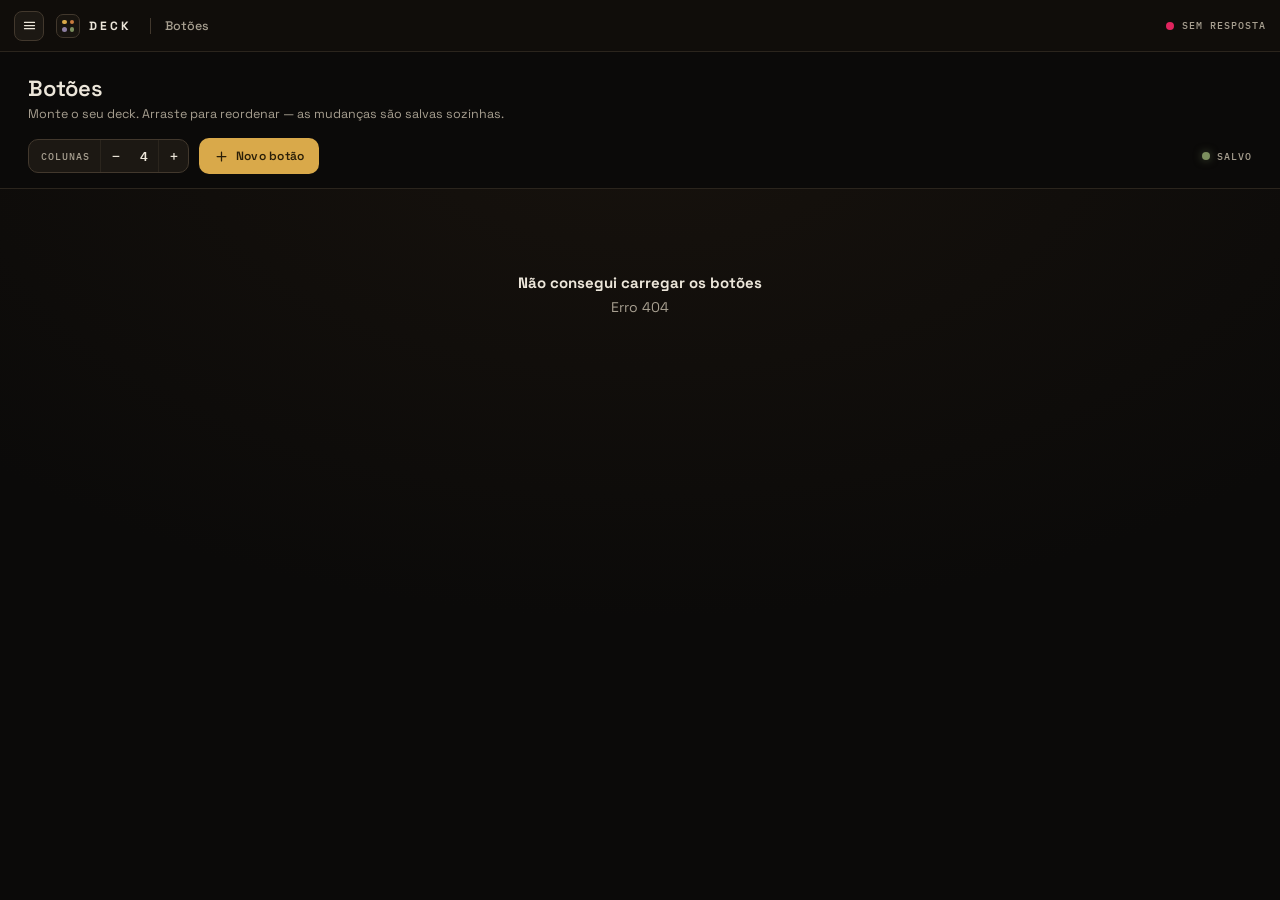
==== commit 2a94d421: "crash fix e atualiacoes de seguranca[D[D[D[D[D[D[D[D[D[D[D[D[D[D[D[D[D[D[D[A[C" ====
--- a/static/panel.html
+++ b/static/panel.html
@@ -12,29 +12,15 @@
 </head>
 <body>
 <div class="app">
-
-  <aside class="sidebar">
-    <div class="brand"><div class="mark"><i></i><i></i><i></i><i></i></div><b>DECK</b></div>
-    <nav class="nav" id="nav">
-      <button data-page="buttons" class="active">
-        <svg viewBox="0 0 24 24"><rect x="3" y="3" width="7" height="7" rx="1.5"/><rect x="14" y="3" width="7" height="7" rx="1.5"/><rect x="3" y="14" width="7" height="7" rx="1.5"/><rect x="14" y="14" width="7" height="7" rx="1.5"/></svg>
-        <span class="t">Botões</span>
-      </button>
-      <button data-page="phone">
-        <svg viewBox="0 0 24 24"><rect x="7" y="2" width="10" height="20" rx="2.5"/><path d="M11 18h2"/></svg>
-        <span class="t">Celular</span>
-      </button>
-      <button data-page="system">
-        <svg viewBox="0 0 24 24"><path d="M4 6h9"/><path d="M17 6h3"/><circle cx="15" cy="6" r="2"/><path d="M4 12h3"/><path d="M11 12h9"/><circle cx="9" cy="12" r="2"/><path d="M4 18h11"/><path d="M19 18h1"/><circle cx="17" cy="18" r="2"/></svg>
-        <span class="t">Sistema</span><span class="badge" id="updBadge" hidden>NOVO</span>
-      </button>
-    </nav>
-    <div class="side-foot">
-      <div class="live"><span class="dot" id="dot"></span><span class="txt" id="liveText">conectando</span></div>
-      <small id="sideAddr">—</small>
-      <small id="sideVer"></small>
-    </div>
-  </aside>
+  <header class="topbar">
+    <button class="btn icon-btn burger" id="burger" aria-label="Abrir menu" aria-expanded="false" title="Menu">
+      <svg viewBox="0 0 24 24"><path d="M4 7h16M4 12h16M4 17h16"/></svg><span class="burger-dot" id="burgerDot" hidden></span>
+    </button>
+    <div class="topbrand"><div class="mark mini"><i></i><i></i><i></i><i></i></div><b>DECK</b></div>
+    <span class="crumb" id="crumb">Botões</span>
+    <span class="spacer"></span>
+    <span class="live"><span class="dot" id="dotTop"></span><span class="txt" id="liveTop">conectando</span></span>
+  </header>
 
   <main class="main">
 
@@ -154,6 +140,31 @@
   </main>
 </div>
 
+<div class="nav-scrim" id="navScrim"></div>
+  <aside class="sidebar" id="sidebar" aria-label="Navegação" aria-hidden="true">
+    <div class="brand"><div class="mark"><i></i><i></i><i></i><i></i></div><b>DECK</b>
+      <button class="btn icon-btn ghost nav-close" id="navClose" aria-label="Fechar menu"><svg viewBox="0 0 24 24"><path d="M6 6l12 12M18 6L6 18"/></svg></button></div>
+    <nav class="nav" id="nav">
+      <button data-page="buttons" class="active">
+        <svg viewBox="0 0 24 24"><rect x="3" y="3" width="7" height="7" rx="1.5"/><rect x="14" y="3" width="7" height="7" rx="1.5"/><rect x="3" y="14" width="7" height="7" rx="1.5"/><rect x="14" y="14" width="7" height="7" rx="1.5"/></svg>
+        <span class="t">Botões</span>
+      </button>
+      <button data-page="phone">
+        <svg viewBox="0 0 24 24"><rect x="7" y="2" width="10" height="20" rx="2.5"/><path d="M11 18h2"/></svg>
+        <span class="t">Celular</span>
+      </button>
+      <button data-page="system">
+        <svg viewBox="0 0 24 24"><path d="M4 6h9"/><path d="M17 6h3"/><circle cx="15" cy="6" r="2"/><path d="M4 12h3"/><path d="M11 12h9"/><circle cx="9" cy="12" r="2"/><path d="M4 18h11"/><path d="M19 18h1"/><circle cx="17" cy="18" r="2"/></svg>
+        <span class="t">Sistema</span><span class="badge" id="updBadge" hidden>NOVO</span>
+      </button>
+    </nav>
+    <div class="side-foot">
+      <div class="live"><span class="dot" id="dot"></span><span class="txt" id="liveText">conectando</span></div>
+      <small id="sideAddr">—</small>
+      <small id="sideVer"></small>
+    </div>
+  </aside>
+
 <div id="modalRoot"></div>
 <div class="toast" id="toast"><span id="toastText"></span><button id="toastAct" hidden></button></div>
 
--- a/static/panel.css
+++ b/static/panel.css
@@ -40,11 +40,27 @@
 ::-webkit-scrollbar-thumb { background: var(--border-2); border-radius: 10px; border: 2px solid transparent; background-clip: content-box; }
 ::-webkit-scrollbar-thumb:hover { background: var(--dim); background-clip: content-box; border: 2px solid transparent; }
 
-.app { display: grid; grid-template-columns: 208px minmax(0, 1fr); height: 100vh; }
+.app { display: flex; flex-direction: column; height: 100vh; }
+
+/* ---------- barra superior ---------- */
+
+.topbar { display: flex; align-items: center; gap: 12px; height: 52px; padding: 0 14px; background: var(--bg-2); border-bottom: 1px solid var(--border); flex-shrink: 0; }
+.burger { position: relative; width: 36px; height: 36px; }
+.burger svg { width: 18px; height: 18px; }
+.burger-dot { position: absolute; top: 5px; right: 5px; width: 8px; height: 8px; border-radius: 50%; background: var(--gold); box-shadow: 0 0 6px var(--gold); }
+.topbrand { display: flex; align-items: center; gap: 9px; }
+.topbrand b { font-size: 12px; letter-spacing: .26em; font-weight: 700; }
+.mark.mini { width: 24px; height: 24px; border-radius: 7px; padding: 5px; gap: 3px; }
+.crumb { margin-left: 6px; padding-left: 14px; border-left: 1px solid var(--border-2); font-size: 12.5px; color: var(--muted); font-weight: 500; }
+.topbar .spacer { flex: 1; }
 
 /* ---------- barra lateral ---------- */
 
-.sidebar { background: var(--bg-2); border-right: 1px solid var(--border); display: flex; flex-direction: column; padding: 18px 12px 14px; min-height: 0; }
+.sidebar { position: fixed; top: 0; left: 0; bottom: 0; width: 272px; z-index: 40; background: var(--bg-2); border-right: 1px solid var(--border-2); display: flex; flex-direction: column; padding: 18px 12px 14px; min-height: 0; transform: translateX(-104%); visibility: hidden; transition: transform .2s ease, visibility 0s .2s; }
+.sidebar.open { transform: none; visibility: visible; box-shadow: 26px 0 60px #000b; transition: transform .2s ease; }
+.nav-scrim { position: fixed; inset: 0; z-index: 35; background: #0009; opacity: 0; pointer-events: none; transition: opacity .2s; }
+.nav-scrim.open { opacity: 1; pointer-events: auto; }
+.nav-close { margin-left: auto; }
 .brand { display: flex; align-items: center; gap: 11px; padding: 2px 8px 22px; }
 .mark { width: 34px; height: 34px; border-radius: 9px; background: #18140f; border: 1px solid var(--border-2); display: grid; grid-template-columns: 1fr 1fr; gap: 4px; padding: 7px; flex-shrink: 0; }
 .mark i { border-radius: 3px; }
@@ -68,7 +84,7 @@
 
 /* ---------- páginas ---------- */
 
-.main { display: flex; flex-direction: column; min-width: 0; min-height: 0; }
+.main { display: flex; flex-direction: column; flex: 1; min-width: 0; min-height: 0; }
 .page { display: none; flex: 1; min-height: 0; flex-direction: column; }
 .page.active { display: flex; }
 .page-head { display: flex; align-items: flex-end; justify-content: space-between; gap: 16px; padding: 22px 28px 16px; flex-shrink: 0; }
@@ -104,11 +120,14 @@
 .savestate.saving .dot { background: var(--gold); }
 .savestate.error { color: var(--rose); cursor: pointer; }
 
-.editor { flex: 1; min-height: 0; display: grid; grid-template-columns: minmax(0, 1fr) 372px; border-top: 1px solid var(--border); }
-.canvas { overflow: auto; padding: 24px 28px 32px; min-width: 0; background: radial-gradient(900px 500px at 50% -10%, #17120d, transparent); }
-.deck { background: linear-gradient(180deg, #14100c, #0f0c09); border: 1px solid var(--border); border-radius: 22px; padding: 18px; display: grid; grid-template-columns: repeat(var(--cols, 4), minmax(0, 1fr)); gap: 12px; box-shadow: inset 0 1px 0 #ffffff08, 0 20px 50px #0008; max-width: 900px; margin: 0 auto; }
-
-.key { position: relative; aspect-ratio: 1 / 1.14; min-height: 104px; display: flex; flex-direction: column; align-items: center; justify-content: center; gap: 7px; padding: 12px 8px 10px; border-radius: 14px; border: 1px solid var(--border-2); background: linear-gradient(180deg, #221c15, #19140f); box-shadow: 0 4px 0 #2b251d, 0 10px 18px #0007; cursor: pointer; user-select: none; transition: transform .1s, box-shadow .1s, border-color .12s; --led: var(--c-app); }
+.editor { --drawer-w: 392px; position: relative; flex: 1; min-height: 0; overflow: hidden; border-top: 1px solid var(--border); }
+.canvas { position: absolute; top: 0; bottom: 0; left: 0; right: 0; overflow: auto; padding: 24px 28px 32px; background: radial-gradient(900px 500px at 50% -10%, #17120d, transparent); transition: right .22s ease; }
+.editor.drawer-open .canvas { right: var(--drawer-w); }
+.deck { --key-h: 112px; background: linear-gradient(180deg, #14100c, #0f0c09); border: 1px solid var(--border); border-radius: 22px; padding: 18px; display: grid; grid-template-columns: repeat(var(--cols, 4), minmax(0, 1fr)); grid-auto-rows: var(--key-h); gap: 12px; box-shadow: inset 0 1px 0 #ffffff08, 0 20px 50px #0008; max-width: 960px; margin: 0 auto; }
+.deck.dense { --key-h: 92px; gap: 9px; padding: 14px; }
+.deck.tiny { --key-h: 76px; gap: 7px; padding: 12px; }
+
+.key { position: relative; min-width: 0; height: 100%; display: flex; flex-direction: column; align-items: center; justify-content: center; gap: 7px; padding: 12px 8px 10px; border-radius: 14px; border: 1px solid var(--border-2); background: linear-gradient(180deg, #221c15, #19140f); box-shadow: 0 4px 0 #2b251d, 0 10px 18px #0007; cursor: pointer; user-select: none; transition: transform .1s, box-shadow .1s, border-color .12s; --led: var(--c-app); }
 .key:hover { transform: translateY(-2px); border-color: #5a4d3e; box-shadow: 0 6px 0 #2b251d, 0 14px 22px #0008; }
 .key.selected { border-color: var(--gold); box-shadow: 0 4px 0 #6b5322, 0 0 0 2px #d9a94a55, 0 12px 24px #0009; }
 .key[data-cat="app"] { --led: var(--c-app); } .key[data-cat="media"] { --led: var(--c-media); }
@@ -119,22 +138,22 @@
 .key .ico img { width: 34px; height: 34px; object-fit: contain; }
 .key .name { max-width: 100%; font-size: 12px; font-weight: 600; line-height: 1.2; text-align: center; overflow: hidden; display: -webkit-box; -webkit-line-clamp: 2; -webkit-box-orient: vertical; word-break: break-word; }
 .key .cap { max-width: 100%; font: 500 9px var(--mono); letter-spacing: .06em; text-transform: uppercase; color: var(--dim); overflow: hidden; text-overflow: ellipsis; white-space: nowrap; }
+.deck.dense .key { padding: 10px 4px 8px; gap: 5px; border-radius: 12px; }
+.deck.dense .key .ico { width: 26px; height: 26px; font-size: 22px; } .deck.dense .key .ico svg, .deck.dense .key .ico img { width: 24px; height: 24px; }
+.deck.dense .key .name { font-size: 10.5px; } .deck.dense .key .cap, .deck.tiny .key .cap { display: none; }
+.deck.tiny .key { padding: 8px 2px 6px; gap: 4px; border-radius: 10px; }
+.deck.tiny .key .ico { width: 22px; height: 22px; font-size: 18px; } .deck.tiny .key .ico svg, .deck.tiny .key .ico img { width: 20px; height: 20px; }
+.deck.tiny .key .name { font-size: 9.5px; -webkit-line-clamp: 2; } .deck.tiny .key::before { top: 6px; right: 6px; width: 5px; height: 5px; }
 .key.dragging { opacity: .35; }
 .key.drop-before::after, .key.drop-after::after { content: ""; position: absolute; top: 6px; bottom: 6px; width: 3px; border-radius: 3px; background: var(--gold); box-shadow: 0 0 10px var(--gold); }
 .key.drop-before::after { left: -8px; } .key.drop-after::after { right: -8px; }
-.key.add { background: transparent; border: 2px dashed var(--border-2); box-shadow: none; color: var(--dim); gap: 6px; }
-.key.add::before { display: none; }
-.key.add:hover { border-color: var(--gold); color: var(--gold); transform: none; box-shadow: none; }
-.key.add svg { width: 26px; height: 26px; stroke: currentColor; fill: none; stroke-width: 1.6; stroke-linecap: round; }
-.key.add .name { color: inherit; font-weight: 500; font-size: 11px; }
-.hint-line { max-width: 900px; margin: 16px auto 0; padding: 0 4px; color: var(--dim); font-size: 11.5px; display: flex; gap: 6px 18px; flex-wrap: wrap; align-items: center; }
-.hint-line kbd { font: 500 10px var(--mono); padding: 1px 6px; border-radius: 5px; border: 1px solid var(--border-2); background: var(--panel-2); color: var(--muted); }
 .empty-state { text-align: center; color: var(--muted); padding: 60px 20px; }
 .empty-state b { display: block; font-size: 15px; color: var(--text); margin-bottom: 6px; }
 
 /* ---------- inspetor ---------- */
 
-.inspector { border-left: 1px solid var(--border); background: var(--panel); overflow-y: auto; min-height: 0; display: flex; flex-direction: column; }
+.inspector { position: absolute; top: 0; right: 0; bottom: 0; width: var(--drawer-w); z-index: 5; border-left: 1px solid var(--border-2); background: var(--panel); overflow-y: auto; min-height: 0; display: flex; flex-direction: column; transform: translateX(104%); visibility: hidden; transition: transform .22s ease, visibility 0s .22s; }
+.editor.drawer-open .inspector { transform: none; visibility: visible; box-shadow: -18px 0 44px #0007; transition: transform .22s ease; }
 .insp-empty { margin: auto; text-align: center; color: var(--muted); padding: 30px; max-width: 260px; font-size: 13px; line-height: 1.5; }
 .insp-empty svg { width: 38px; height: 38px; stroke: var(--border-2); fill: none; stroke-width: 1.4; margin-bottom: 10px; }
 .insp-head { display: flex; align-items: center; gap: 14px; padding: 18px 20px 16px; border-bottom: 1px solid var(--border); }
@@ -254,19 +273,12 @@
 
 /* ---------- janela estreita ---------- */
 
-@media (max-width: 1060px) {
-  .editor { grid-template-columns: minmax(0, 1fr); position: relative; }
-  .inspector { position: absolute; top: 0; right: 0; bottom: 0; width: min(380px, 100%); transform: translateX(102%); transition: transform .18s; z-index: 10; box-shadow: -20px 0 50px #000a; }
-  .inspector.open { transform: none; }
-  .insp-close { display: inline-flex !important; }
+@media (max-width: 920px) {
+  .editor.drawer-open .canvas { right: 0; }
+  .inspector { width: min(var(--drawer-w), 100%); }
 }
 @media (max-width: 760px) {
-  .app { grid-template-columns: 64px minmax(0, 1fr); }
-  .brand b, .nav button span.t, .side-foot small, .nav .badge { display: none; }
-  .brand { justify-content: center; padding-left: 0; padding-right: 0; }
-  .nav button { justify-content: center; padding: 11px 0; }
-  .side-foot { align-items: center; }
-  .live .txt { display: none; }
   .connect { flex-direction: column; align-items: stretch; } .qr { margin: 0 auto; }
+  .crumb { display: none; }
 }
-.insp-close { display: none; margin-left: auto; }
+.insp-close { margin-left: auto; flex-shrink: 0; }
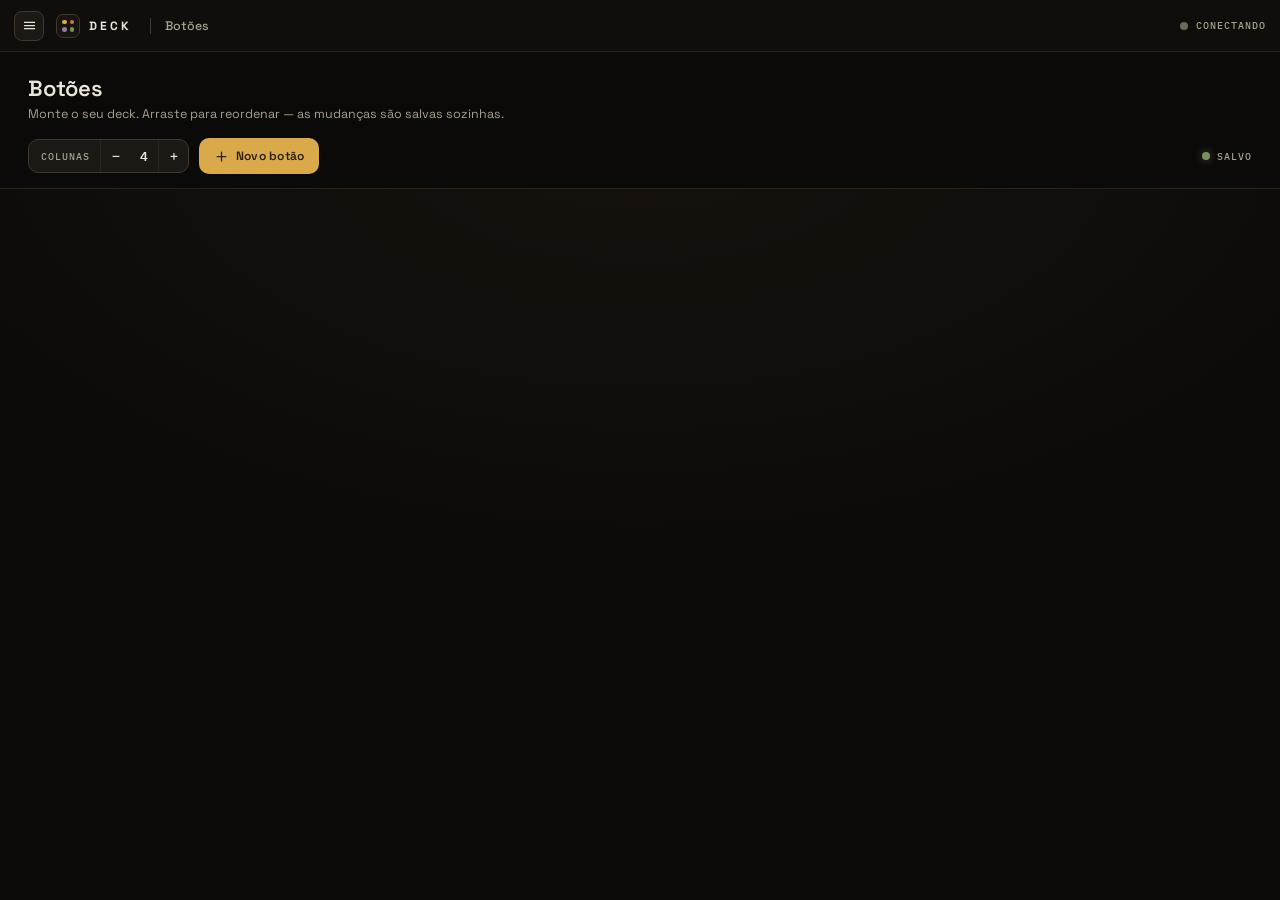
==== commit 11186906: "feat: Deck embutido no painel (iframe com lazy loading)" ====
--- a/static/panel.html
+++ b/static/panel.html
@@ -100,6 +100,16 @@
       </div>
     </section>
 
+    <!-- ===== Desktop ===== -->
+    <section class="page" id="page-desktop">
+      <header class="page-head">
+        <div><h1>Desktop</h1><p>O Deck aqui dentro, sem navegador. Mesmas configurações do celular.</p></div>
+      </header>
+      <div class="desktop-embed">
+        <iframe id="desktopFrame" title="Deck" allow="autoplay"></iframe>
+      </div>
+    </section>
+
     <!-- ===== Sistema ===== -->
     <section class="page" id="page-system">
       <header class="page-head">
@@ -153,6 +163,10 @@
         <svg viewBox="0 0 24 24"><rect x="7" y="2" width="10" height="20" rx="2.5"/><path d="M11 18h2"/></svg>
         <span class="t">Celular</span>
       </button>
+      <button data-page="desktop">
+        <svg viewBox="0 0 24 24"><rect x="2" y="4" width="20" height="13" rx="2"/><path d="M8 21h8M12 17v4"/></svg>
+        <span class="t">Desktop</span>
+      </button>
       <button data-page="system">
         <svg viewBox="0 0 24 24"><path d="M4 6h9"/><path d="M17 6h3"/><circle cx="15" cy="6" r="2"/><path d="M4 12h3"/><path d="M11 12h9"/><circle cx="9" cy="12" r="2"/><path d="M4 18h11"/><path d="M19 18h1"/><circle cx="17" cy="18" r="2"/></svg>
         <span class="t">Sistema</span><span class="badge" id="updBadge" hidden>NOVO</span>
